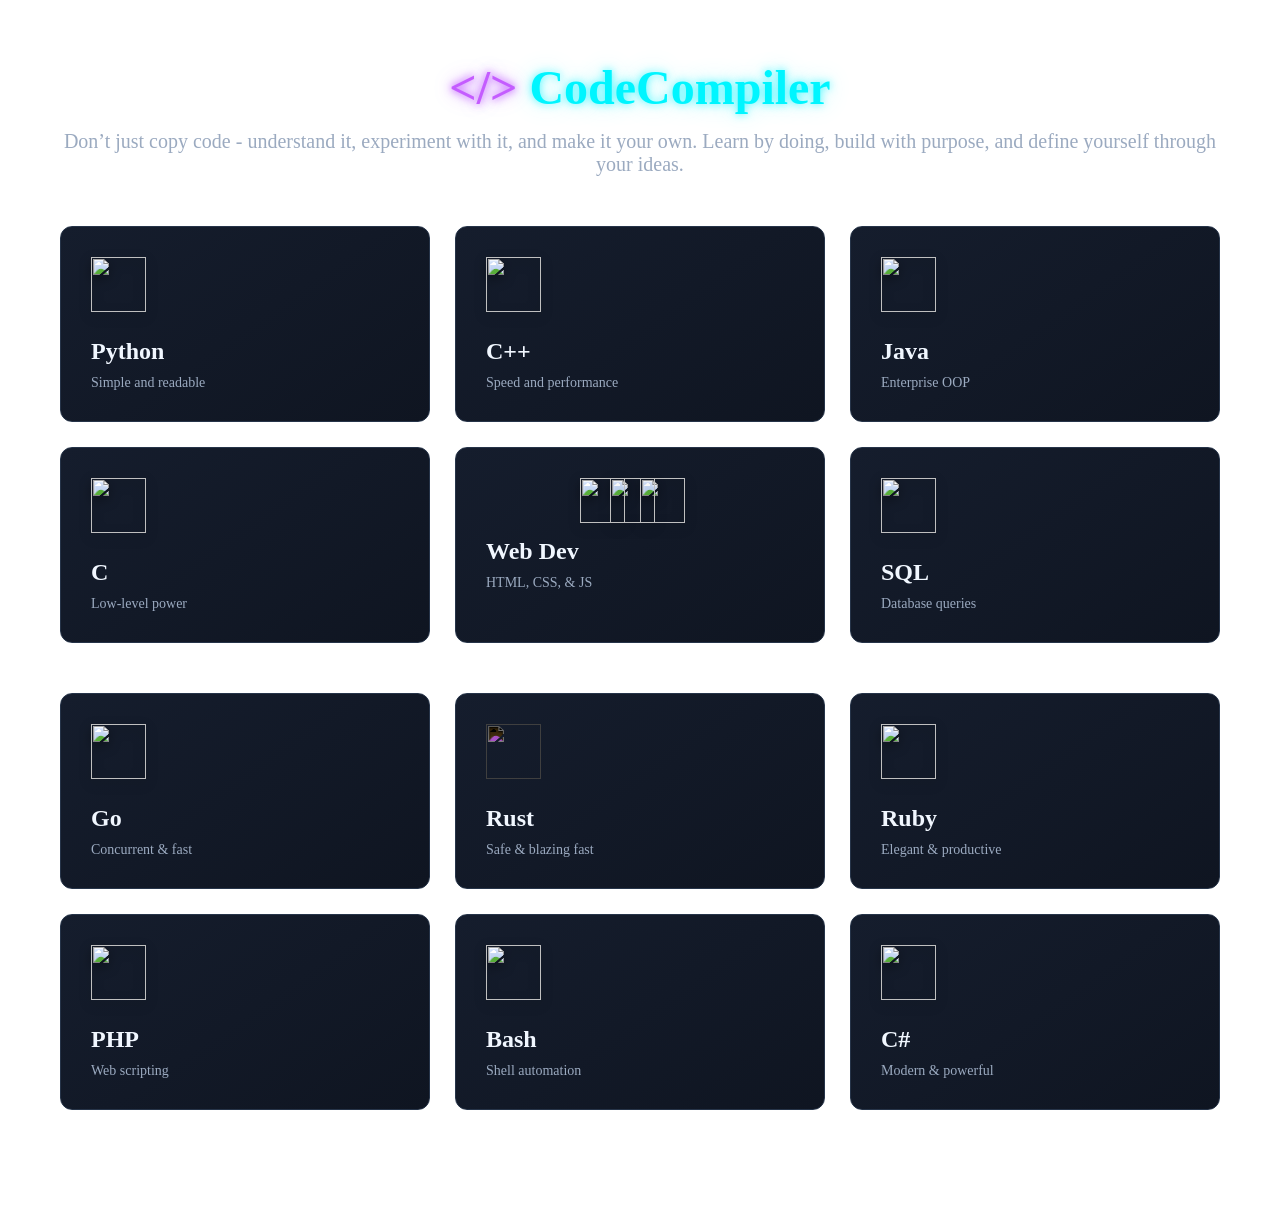
==== index.html @ f328e422 "UI: Fix black screen flash during page transitions by setting root html background color" ====
<!DOCTYPE html>
<html lang="en">
<head>
<meta charset="UTF-8">
<meta name="viewport" content="width=device-width, initial-scale=1.0">
<title>Online Compiler - Home</title>
<link rel="icon" type="image/jpeg" href="favicon.jpg">
<link rel="stylesheet" href="style.css?v=animations_v3">
</head>
<body>
<div class="landing-container">
<div class="landing-header">
<div class="logo"><span>&lt;/&gt;</span> CodeCompiler</div>
<p class="tagline">Don’t just copy code - understand it, experiment with it, and make it your own.
Learn by doing, build with purpose, and define yourself through your ideas.
</p>
</div>
<div class="language-grid">
<div class="language-card" onclick="selectLanguage('python')">
<div class="lang-icon"><img src="https://cdn.jsdelivr.net/gh/devicons/devicon@latest/icons/python/python-original.svg" style="width: 55px; height: 55px; filter: drop-shadow(0 4px 6px rgba(0,0,0,0.4));"></div>
<h3>Python</h3>
<p>Simple and readable</p>
</div>
<div class="language-card" onclick="selectLanguage('cpp')">
<div class="lang-icon"><img src="https://cdn.jsdelivr.net/gh/devicons/devicon@latest/icons/cplusplus/cplusplus-original.svg" style="width: 55px; height: 55px; filter: drop-shadow(0 4px 6px rgba(0,0,0,0.4));"></div>
<h3>C++</h3>
<p>Speed and performance</p>
</div>
<div class="language-card" onclick="selectLanguage('java')">
<div class="lang-icon"><img src="https://cdn.jsdelivr.net/gh/devicons/devicon@latest/icons/java/java-original.svg" style="width: 55px; height: 55px; filter: drop-shadow(0 4px 6px rgba(0,0,0,0.4));"></div>
<h3>Java</h3>
<p>Enterprise OOP</p>
</div>
<div class="language-card" onclick="selectLanguage('c')">
<div class="lang-icon"><img src="https://cdn.jsdelivr.net/gh/devicons/devicon@latest/icons/c/c-original.svg" style="width: 55px; height: 55px; filter: drop-shadow(0 4px 6px rgba(0,0,0,0.4));"></div>
<h3>C</h3>
<p>Low-level power</p>
</div>
<div class="language-card" onclick="selectLanguage('webdev')">
<div class="lang-icon" style="display: flex; justify-content: center;">
<img src="https://cdn.jsdelivr.net/gh/devicons/devicon@latest/icons/html5/html5-original.svg" style="width: 45px; height: 45px; z-index: 3; margin-left: -15px; filter: drop-shadow(0 4px 6px rgba(0,0,0,0.4));">
<img src="https://cdn.jsdelivr.net/gh/devicons/devicon@latest/icons/css3/css3-original.svg" style="width: 45px; height: 45px; z-index: 2; margin-left: -15px; filter: drop-shadow(0 4px 6px rgba(0,0,0,0.4));">
<img src="https://cdn.jsdelivr.net/gh/devicons/devicon@latest/icons/javascript/javascript-original.svg" style="width: 45px; height: 45px; z-index: 1; margin-left: -15px; filter: drop-shadow(0 4px 6px rgba(0,0,0,0.4));">
</div>
<h3>Web Dev</h3>
<p>HTML, CSS, & JS</p>
</div>
<div class="language-card" onclick="selectLanguage('sql')">
<div class="lang-icon"><img src="https://cdn.jsdelivr.net/gh/devicons/devicon@latest/icons/mysql/mysql-original.svg" style="width: 55px; height: 55px; filter: drop-shadow(0 4px 6px rgba(0,0,0,0.4));"></div>
<h3>SQL</h3>
<p>Database queries</p>
</div>
</div>
<div class="language-grid">
<div class="language-card" onclick="selectLanguage('go')">
<div class="lang-icon"><img src="https://cdn.jsdelivr.net/gh/devicons/devicon@latest/icons/go/go-original.svg" style="width: 55px; height: 55px; filter: drop-shadow(0 4px 6px rgba(0,0,0,0.4));"></div>
<h3>Go</h3>
<p>Concurrent & fast</p>
</div>
<div class="language-card" onclick="selectLanguage('rust')">
<div class="lang-icon"><img src="https://cdn.jsdelivr.net/gh/devicons/devicon@latest/icons/rust/rust-original.svg" style="width: 55px; height: 55px; filter: drop-shadow(0 4px 6px rgba(0,0,0,0.4)); filter: invert(1);"></div>
<h3>Rust</h3>
<p>Safe & blazing fast</p>
</div>
<div class="language-card" onclick="selectLanguage('ruby')">
<div class="lang-icon"><img src="https://cdn.jsdelivr.net/gh/devicons/devicon@latest/icons/ruby/ruby-original.svg" style="width: 55px; height: 55px; filter: drop-shadow(0 4px 6px rgba(0,0,0,0.4));"></div>
<h3>Ruby</h3>
<p>Elegant & productive</p>
</div>
<div class="language-card" onclick="selectLanguage('php')">
<div class="lang-icon"><img src="https://cdn.jsdelivr.net/gh/devicons/devicon@latest/icons/php/php-original.svg" style="width: 55px; height: 55px; filter: drop-shadow(0 4px 6px rgba(0,0,0,0.4));"></div>
<h3>PHP</h3>
<p>Web scripting</p>
</div>
<div class="language-card" onclick="selectLanguage('bash')">
<div class="lang-icon"><img src="https://cdn.jsdelivr.net/gh/devicons/devicon@latest/icons/bash/bash-original.svg" style="width: 55px; height: 55px; filter: drop-shadow(0 4px 6px rgba(0,0,0,0.4));"></div>
<h3>Bash</h3>
<p>Shell automation</p>
</div>
<div class="language-card" onclick="selectLanguage('csharp')">
<div class="lang-icon"><img src="https://cdn.jsdelivr.net/gh/devicons/devicon@latest/icons/csharp/csharp-original.svg" style="width: 55px; height: 55px; filter: drop-shadow(0 4px 6px rgba(0,0,0,0.4));"></div>
<h3>C#</h3>
<p>Modern & powerful</p>
</div>
</div>
</div>
<script>
function selectLanguage(lang) {
  localStorage.setItem('selectedLanguage', lang);
  document.body.classList.add('fade-out');
  setTimeout(() => {
      window.location.href = "editor.html";
    }, 100); // matches fadeOutPage animation duration
}
</script>
</body>
</html>
---- style.css ----
* {
    margin: 0;
    padding: 0;
    box-sizing: border-box;
}

:root {
    --bg: #080b12;
    --bg2: #0d111b;
    --panel: #111725;
    --card: #151d2d;
    --card-hover: #1b263a;

    --border: #263449;
    --cyan: #00f5ff;
    --cyan-dark: #00a8b5;

    --purple: #9d00ff;
    --purple-light: #c45cff;

    --text: #f1f7ff;
    --text-secondary: #9baac0;
    --muted: #68768a;

    --green: #00ff9d;
    --red: #ff3864;
}



html {\n    background-color: var(--bg);\n}\n\nbody {
    font-family: 'Segoe UI', Tahoma, Geneva, Verdana, sans-serif;
    background: var(--bg);
    color: var(--text);
    min-height: 100vh;
}


.landing-container {
    max-width: 1200px;
    margin: 0 auto;
    padding: 60px 20px;
}

.landing-header {
    text-align: center;
    margin-bottom: 50px;
}



.landing-header .logo {
    font-size: 48px;
    font-weight: bold;
    color: var(--cyan);

    margin-bottom: 15px;

    text-shadow:
        0 0 8px rgba(0, 245, 255, 0.7),
        0 0 25px rgba(0, 245, 255, 0.3);
}

.landing-header .logo span {
    color: var(--purple-light);

    text-shadow:
        0 0 8px rgba(157, 0, 255, 0.8),
        0 0 20px rgba(157, 0, 255, 0.4);
}

.landing-header .tagline {
    font-size: 20px;
    color: var(--text-secondary);
}



.language-grid {
    display: grid;
    grid-template-columns:
        repeat(auto-fit, minmax(300px, 1fr));

    gap: 25px;
    margin-bottom: 50px;
}



.language-card {
    position: relative;

    background:
        linear-gradient(
            145deg,
            #151d2d,
            #0f1521
        );

    border: 1px solid var(--border);

    border-radius: 12px;

    padding: 30px;

    cursor: pointer;

    overflow: hidden;

    transition:
        transform 0.3s ease,
        border-color 0.3s ease,
        box-shadow 0.3s ease,
        background 0.3s ease;
}



.language-card::before {
    content: "";

    position: absolute;

    top: 0;
    left: 0;

    width: 100%;
    height: 2px;

    background:
        linear-gradient(
            90deg,
            var(--cyan),
            var(--purple)
        );

    box-shadow:
        0 0 10px var(--cyan);

    opacity: 0;

    transition: opacity 0.3s ease;
}


.language-card::after {
    content: "";

    position: absolute;

    width: 100px;
    height: 100px;

    right: -50px;
    bottom: -50px;

    background: var(--purple);

    border-radius: 50%;

    filter: blur(60px);

    opacity: 0;

    transition: opacity 0.3s ease;
}



.language-card:hover {
    transform: translateY(-8px);

    background: var(--card-hover);

    border-color: var(--cyan);

    box-shadow:
        0 0 10px rgba(0, 245, 255, 0.15),
        0 0 30px rgba(0, 245, 255, 0.08),
        inset 0 0 20px rgba(0, 245, 255, 0.03);
}

.language-card:hover::before,
.language-card:hover::after {
    opacity: 1;
}


.language-card .lang-icon {
    font-size: 48px;

    margin-bottom: 15px;

    transition:
        transform 0.3s ease,
        filter 0.3s ease;
}

.language-card:hover .lang-icon {
    transform: scale(1.1);

    filter:
        drop-shadow(0 0 8px rgba(0, 245, 255, 0.5));
}



.language-card h3 {
    font-size: 24px;

    color: var(--text);

    margin-bottom: 10px;
}



.language-card p {
    font-size: 14px;

    color: var(--text-secondary);
}



.features {
    display: grid;

    grid-template-columns:
        repeat(auto-fit, minmax(250px, 1fr));

    gap: 30px;

    margin-top: 60px;
}

.feature {
    text-align: center;

    padding: 30px;
}

.feature-icon {
    font-size: 40px;

    display: block;

    margin-bottom: 15px;
}

.feature h4 {
    font-size: 20px;

    color: var(--text);

    margin-bottom: 10px;
}

.feature p {
    font-size: 14px;

    color: var(--text-secondary);
}



.header {
    background: var(--bg2);

    padding: 10px 20px;

    display: flex;

    align-items: center;

    justify-content: space-between;

    border-bottom: 1px solid var(--border);

    height: 50px;
}

.logo {
    font-size: 20px;

    font-weight: bold;

    color: var(--cyan);

    text-shadow:
        0 0 8px rgba(0, 245, 255, 0.6);
}

.logo span {
    color: var(--purple-light);

    text-shadow:
        0 0 8px rgba(157, 0, 255, 0.6);
}



.language-tabs {
    display: flex;
    overflow-x: auto;
    white-space: nowrap;

    background: var(--bg2);

    border-bottom: 1px solid var(--border);
}

.lang-tab {
    padding: 12px 24px;

    cursor: pointer;

    background: var(--bg2);

    color: var(--muted);

    border: none;

    border-right: 1px solid var(--border);

    font-size: 14px;

    font-weight: 500;

    transition:
        background 0.2s ease,
        color 0.2s ease,
        box-shadow 0.2s ease;
}

.lang-tab:hover {
    background: var(--panel);

    color: var(--cyan);
}

.lang-tab.active {
    background: var(--bg);

    color: var(--cyan);

    border-bottom: 2px solid var(--cyan);

    box-shadow:
        0 3px 12px rgba(0, 245, 255, 0.15);
}



.main-container {
    display: flex;

    height: calc(100vh - 92px);
}



.editor-section {
    flex: 1;

    display: flex;

    flex-direction: column;

    border-right: 1px solid var(--border);
}



.toolbar {
    background: var(--bg2);

    padding: 10px 15px;

    display: flex;

    gap: 10px;

    align-items: center;

    border-bottom: 1px solid var(--border);
}

.toolbar button {
    padding: 8px 16px;

    border: none;

    border-radius: 5px;

    cursor: pointer;

    font-size: 13px;

    font-weight: 500;

    transition:
        transform 0.2s ease,
        box-shadow 0.2s ease,
        border-color 0.2s ease;
}


.run-btn, #download-btn {
    background:
        linear-gradient(
            90deg,
            #9d00ff,
            #2962ff
        );

    color: #ffffff;

    font-size: 16px;

    font-weight: bold;

    padding: 8px 20px;

    border: none;

    border-radius: 5px;

    cursor: pointer;

    box-shadow:
        0 0 10px rgba(0, 245, 255, 0.3);

    transition:
        transform 0.2s ease,
        box-shadow 0.2s ease;
}

.run-btn:hover, #download-btn:hover {
    transform: translateY(-2px);
    color: #ffffff !important;
    background: linear-gradient(90deg, #9d00ff, #2962ff) !important;
    border-color: transparent !important;
    box-shadow:
        0 0 12px rgba(157, 0, 255, 0.8),
        0 0 30px rgba(157, 0, 255, 0.35);
}

.run-btn:active, #download-btn:active {
    transform: translateY(0);
}


.toolbar .btn {
    background: var(--panel);

    color: var(--text-secondary);

    border: 1px solid var(--border);
}

.toolbar .btn:hover {
    background: var(--card);

    color: var(--cyan);

    border-color: var(--cyan);

    box-shadow:
        0 0 8px rgba(0, 245, 255, 0.15);
}



#code-editor {
    flex: 1;

    width: 100%;

    background: #06090f;

    color: #dcecff;

    border: none;

    padding: 15px;

    font-family:
        'Consolas',
        'Courier New',
        monospace;

    font-size: 16px;

    line-height: 1.6;

    resize: none;

    outline: none;

    tab-size: 4;

    cursor: text;

    caret-color: var(--cyan);
}

#code-editor::placeholder {
    color: #4c5b70;

    font-style: italic;
}



.output-section {
    flex: 1;

    display: flex;

    flex-direction: column;

    background: var(--bg2);
}



.output-header {
    background: var(--bg2);

    padding: 8px 15px;

    display: flex;

    justify-content: space-between;

    align-items: center;

    border-bottom: 1px solid var(--border);
}

.output-title {
    font-size: 14px;

    font-weight: 500;

    color: var(--cyan);

    text-shadow:
        0 0 6px rgba(0, 245, 255, 0.4);
}



.console-output {
    flex: 1;

    padding: 15px;

    font-family:
        'Consolas',
        'Courier New',
        monospace;

    font-size: 14px;

    line-height: 1.5;

    overflow-y: auto;

    white-space: pre-wrap;

    color: var(--text-secondary);

    background: #06090f;
}

.console-output .success {
    color: var(--green);

    text-shadow:
        0 0 6px rgba(0, 255, 157, 0.35);
}

.console-output .error {
    color: var(--red);

    text-shadow:
        0 0 6px rgba(255, 56, 100, 0.35);
}

.console-output .info {
    color: var(--cyan);

    text-shadow:
        0 0 6px rgba(0, 245, 255, 0.35);
}



.input-section {
    background: var(--bg2);

    padding: 10px 15px;

    border-top: 1px solid var(--border);
}

.input-label {
    font-size: 12px;

    color: var(--muted);

    margin-bottom: 5px;
}

.input-wrapper {
    display: flex;

    align-items: center;

    background: #0d1420;

    border: 1px solid var(--border);

    border-radius: 5px;

    padding: 8px 12px;

    transition:
        border-color 0.2s ease,
        box-shadow 0.2s ease;
}

.input-wrapper:focus-within {
    border-color: var(--cyan);

    box-shadow:
        0 0 8px rgba(0, 245, 255, 0.15);
}

.input-wrapper .prompt {
    color: var(--cyan);

    margin-right: 8px;

    font-weight: bold;

    text-shadow:
        0 0 6px rgba(0, 245, 255, 0.6);
}

.input-wrapper input {
    flex: 1;

    background: transparent;

    border: none;

    color: var(--text);

    font-size: 14px;

    outline: none;

    font-family:
        'Consolas',
        monospace;
}



::-webkit-scrollbar {
    width: 10px;

    height: 10px;
}

::-webkit-scrollbar-track {
    background: var(--bg2);
}

::-webkit-scrollbar-thumb {
    background: var(--border);

    border-radius: 5px;

    border: 2px solid var(--bg2);
}

::-webkit-scrollbar-thumb:hover {
    background: var(--cyan);

    box-shadow:
        0 0 8px var(--cyan);
}



@media (max-width: 768px) {

    .landing-container {
        padding: 40px 15px;
    }

    .landing-header .logo {
        font-size: 38px;
    }

    .landing-header .tagline {
        font-size: 16px;
    }

    .language-grid {
        grid-template-columns: 1fr;
    }

    .main-container {
        flex-direction: column;
    }

    .editor-section,
    .output-section {
        flex: none;

        height: 50%;
    }

    .language-tabs {
        overflow-x: auto;
    }

    .lang-tab {
        padding: 10px 15px;

        font-size: 12px;

        white-space: nowrap;
    }
}

.ai-copy-btn {
    background: transparent; 
    border: 1px solid #a8b2c1; 
    color: white; 
    border-radius: 4px; 
    padding: 4px 10px; 
    cursor: pointer; 
    font-size: 12px; 
    margin-right: 5px; 
    transition: all 0.2s ease-in-out;
}
.ai-copy-btn:hover {
    background: rgba(168, 178, 193, 0.2);
    box-shadow: 0 0 8px rgba(168, 178, 193, 0.4);
}
.ai-insert-btn {
    background: linear-gradient(90deg, #9d00ff, #2962ff); 
    border: none; 
    color: white; 
    border-radius: 4px; 
    padding: 5px 12px; 
    cursor: pointer; 
    font-size: 12px; 
    font-weight: bold;
    transition: all 0.2s ease-in-out;
}
.ai-insert-btn:hover {
    box-shadow: 0 0 12px rgba(157, 0, 255, 0.7);
    transform: scale(1.05);
}


/* Light Mode Overrides */
body.light-mode {
    --bg: #f0f4f8;
    --bg2: #ffffff;
    --panel: #f9fafb;
    --card: #ffffff;
    --card-hover: #e2e8f0;

    --border: #cbd5e1;
    --cyan: #0284c7;
    --cyan-dark: #0369a1;

    --purple: #7c3aed;
    --purple-light: #8b5cf6;

    --text: #1e293b;
    --text-secondary: #475569;
    --muted: #64748b;
}

body.light-mode #ai-modal,
body.light-mode #ai-header,
body.light-mode #ai-attachment-container,
body.light-mode .output-header {
    background: #ffffff !important;
    border-color: var(--border) !important;
}

body.light-mode #ai-prompt {
    background: #f1f5f9 !important;
    color: #1e293b !important;
    border-color: #cbd5e1 !important;
}

body.light-mode #terminal-container {
    background: #ffffff !important;
}


/* --- Resizer CSS --- */
.resizer {
    width: 6px; flex: 0 0 6px;
    background: var(--bg2);
    border-left: 1px solid var(--border);
    border-right: 1px solid var(--border);
    cursor: col-resize;
    z-index: 10;
    transition: background 0.2s;
}
.resizer:hover, .resizer:active {
    background: var(--cyan);
}

/* --- 3D Theme Toggle Switch --- */
.theme-switch {
    position: relative;
    display: inline-block;
    width: 120px;
    height: 36px;
}
.theme-switch input { opacity: 0; width: 0; height: 0; }
.theme-slider {
    position: absolute;
    cursor: pointer;
    top: 0; left: 0; right: 0; bottom: 0;
    background-color: #263449;
    transition: .4s;
    border-radius: 36px;
    box-shadow: inset 0 2px 5px rgba(0,0,0,0.4);
    display: flex;
    align-items: center;
    overflow: hidden;
    border: 1px solid var(--border);
}
.theme-thumb {
    position: absolute;
    height: 28px; width: 28px;
    left: 4px; bottom: 3px;
    background-color: white;
    transition: .4s cubic-bezier(0.68, -0.55, 0.265, 1.55);
    border-radius: 50%;
    display: flex; justify-content: center; align-items: center;
    box-shadow: 0 2px 6px rgba(0,0,0,0.3);
    z-index: 2;
    transform: translateX(82px); /* Default Dark mode */
}
.theme-text {
    position: absolute;
    font-size: 11px;
    font-weight: 800;
    color: #9baac0;
    letter-spacing: 1px;
    line-height: 1.1;
    text-align: center;
    transition: .4s;
}
.theme-text-left { left: 16px; opacity: 1; }
.theme-text-right { right: 14px; opacity: 0; }
.theme-icon { position: absolute; font-size: 16px; transition: .4s; display: flex; align-items: center; justify-content: center; }
.theme-icon-moon { opacity: 1; transform: scale(1); }
.theme-icon-sun { opacity: 0; transform: scale(0.5); }

/* Light Mode Overrides for Slider */
body.light-mode .theme-slider {
    background-color: #e2e8f0;
    box-shadow: inset 0 2px 5px rgba(0,0,0,0.1);
}
body.light-mode .theme-thumb {
    transform: translateX(0); /* Slide left */
}
body.light-mode .theme-text-left { opacity: 0; }
body.light-mode .theme-text-right { opacity: 1; color: #64748b; }
body.light-mode .theme-icon-moon { opacity: 0; transform: scale(0.5); }
body.light-mode .theme-icon-sun { opacity: 1; transform: scale(1); }


/* --- Resizer T-Junction Fix --- */
.resizer {
    position: relative;
}


/* --- Bulletproof Light Mode Editor --- */
body.light-mode .CodeMirror {
    background-color: #ffffff !important;
    color: #1e293b !important;
}
body.light-mode .CodeMirror-gutters {
    background-color: #f1f5f9 !important;
    border-right: 1px solid #cbd5e1 !important;
}
body.light-mode .CodeMirror-linenumber {
    color: #94a3b8 !important;
}

/* --- AI Modal Light Mode Fixes --- */
body.light-mode #ai-close-btn {
    color: #1e293b !important;
}
body.light-mode #ai-input-container {
    background: #f8fafc !important;
    border-top: 1px solid var(--border);
}


/* --- Force Perfect Header Alignment --- */
.toolbar, .output-header {
    height: 56px !important;
    padding: 0 15px !important;
    display: flex !important;
    align-items: center !important;
    box-sizing: border-box !important;
    flex-shrink: 0 !important;
    border-bottom: 1px solid var(--border) !important;
    background: var(--bg2) !important;
}
.toolbar {
    gap: 10px !important;
}
.output-header {
    justify-content: space-between !important;
}



/* ===== Web Dev Panel ===== */
#webdev-panel {
    height: calc(100vh - 92px);
    overflow: hidden;
}

#webdev-panel .CodeMirror {
    height: 100% !important;
    border-radius: 0;
}

/* ============================================================
   TRANSITION EFFECTS (added)
   Shared by index.html and editor.html since both link style.css
   ============================================================ */

/* Fade + slide in on every page load */
html {\n    background-color: var(--bg);\n}\n\nbody {
    opacity: 0;
    animation: fadeInPage 0.2s ease forwards;
}
@keyframes fadeInPage {
    from { opacity: 0; transform: translateY(10px); }
    to   { opacity: 1; transform: translateY(0); }
}

/* Fade + slide out just before navigating to another page
   (triggered by adding the "fade-out" class via JS, e.g. selectLanguage() / goHome()) */
body.fade-out {
    animation: fadeOutPage 0.1s ease forwards;
}
@keyframes fadeOutPage {
    from { opacity: 1; transform: translateY(0); }
    to   { opacity: 0; transform: translateY(-10px); }
}

/* Staggered entrance for the language cards on the home page */
.language-card {
    opacity: 0;
    animation: cardIn 0.4s ease forwards;
}
.language-grid:nth-of-type(1) .language-card:nth-child(1) { animation-delay: 0.05s; }
.language-grid:nth-of-type(1) .language-card:nth-child(2) { animation-delay: 0.10s; }
.language-grid:nth-of-type(1) .language-card:nth-child(3) { animation-delay: 0.15s; }
.language-grid:nth-of-type(1) .language-card:nth-child(4) { animation-delay: 0.20s; }
.language-grid:nth-of-type(1) .language-card:nth-child(5) { animation-delay: 0.25s; }
.language-grid:nth-of-type(1) .language-card:nth-child(6) { animation-delay: 0.30s; }
.language-grid:nth-of-type(2) .language-card:nth-child(1) { animation-delay: 0.35s; }
.language-grid:nth-of-type(2) .language-card:nth-child(2) { animation-delay: 0.40s; }
.language-grid:nth-of-type(2) .language-card:nth-child(3) { animation-delay: 0.45s; }
.language-grid:nth-of-type(2) .language-card:nth-child(4) { animation-delay: 0.50s; }
.language-grid:nth-of-type(2) .language-card:nth-child(5) { animation-delay: 0.55s; }
.language-grid:nth-of-type(2) .language-card:nth-child(6) { animation-delay: 0.60s; }
@keyframes cardIn {
    from { opacity: 0; transform: translateY(14px); }
    to   { opacity: 1; transform: translateY(0); }
}

/* Smooth crossfade whenever a panel is switched into view
   (compiler-panel <-> webdev-panel toggle display:none -> flex) */
.main-container,
#webdev-panel {
    animation: panelFadeIn 0.35s ease;
}
@keyframes panelFadeIn {
    from { opacity: 0; }
    to   { opacity: 1; }
}
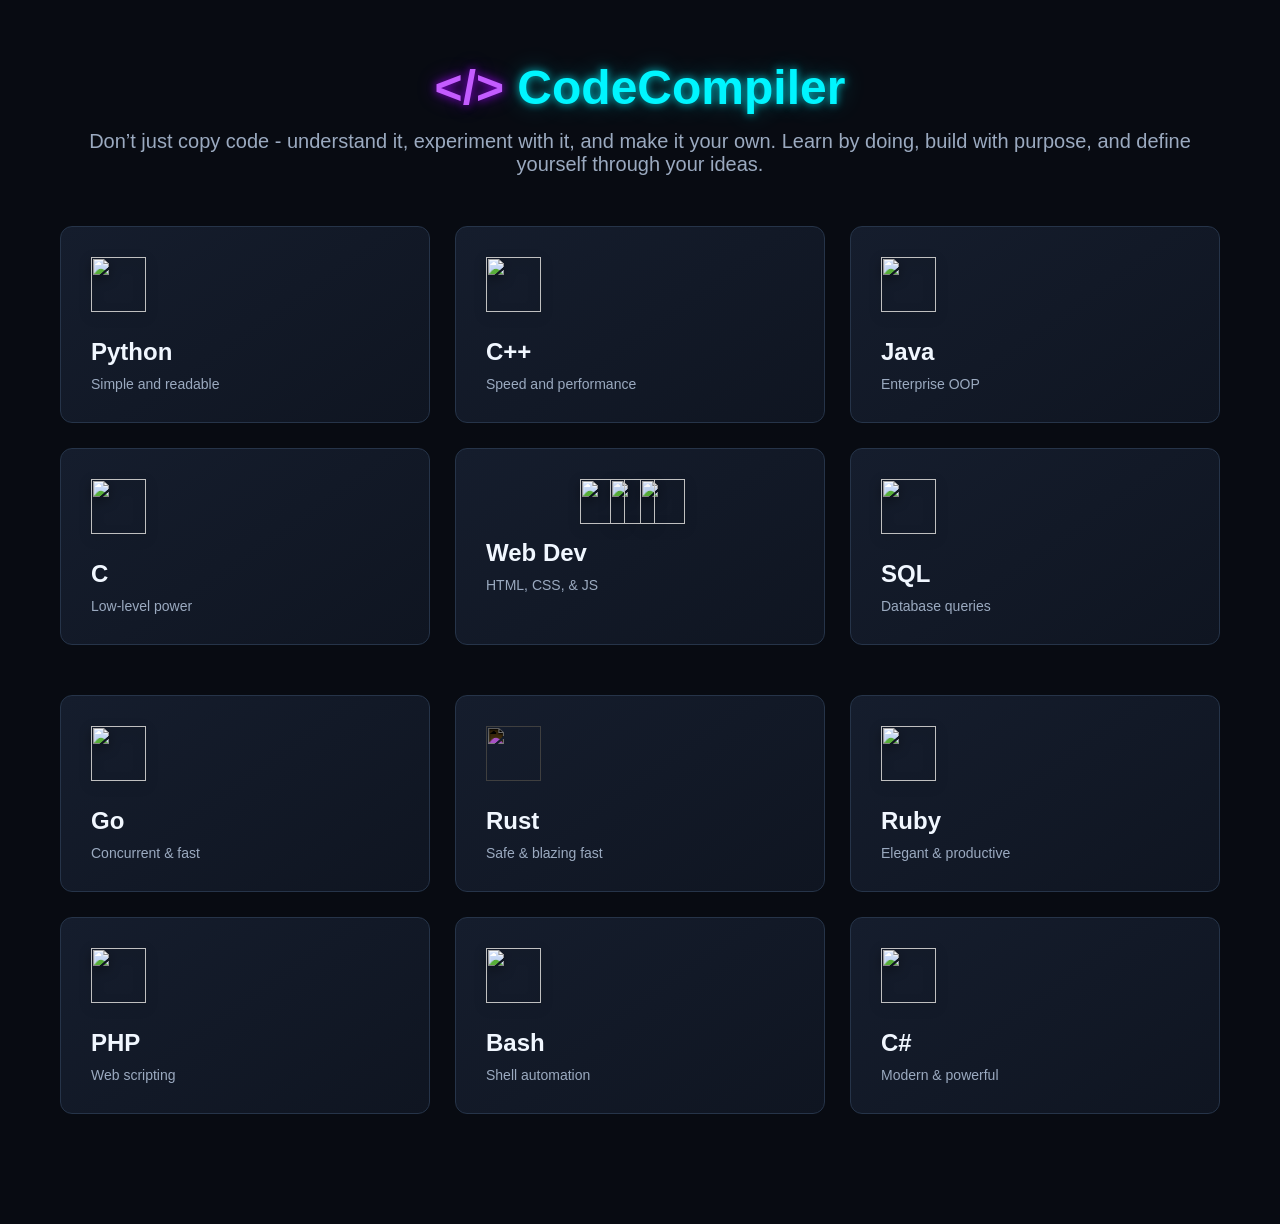
==== commit 4fb71ed7: "Fix: Correct CSS syntax error that caused white background" ====
--- a/index.html
+++ b/index.html
@@ -5,7 +5,7 @@
 <meta name="viewport" content="width=device-width, initial-scale=1.0">
 <title>Online Compiler - Home</title>
 <link rel="icon" type="image/jpeg" href="favicon.jpg">
-<link rel="stylesheet" href="style.css?v=animations_v3">
+<link rel="stylesheet" href="style.css?v=animations_v4">
 </head>
 <body>
 <div class="landing-container">
--- a/style.css
+++ b/style.css
@@ -28,7 +28,11 @@
 
 
 
-html {\n    background-color: var(--bg);\n}\n\nbody {
+html {
+    background-color: var(--bg);
+}
+
+body {
     font-family: 'Segoe UI', Tahoma, Geneva, Verdana, sans-serif;
     background: var(--bg);
     color: var(--text);
@@ -953,7 +957,11 @@
    ============================================================ */
 
 /* Fade + slide in on every page load */
-html {\n    background-color: var(--bg);\n}\n\nbody {
+html {
+    background-color: var(--bg);
+}
+
+body {
     opacity: 0;
     animation: fadeInPage 0.2s ease forwards;
 }
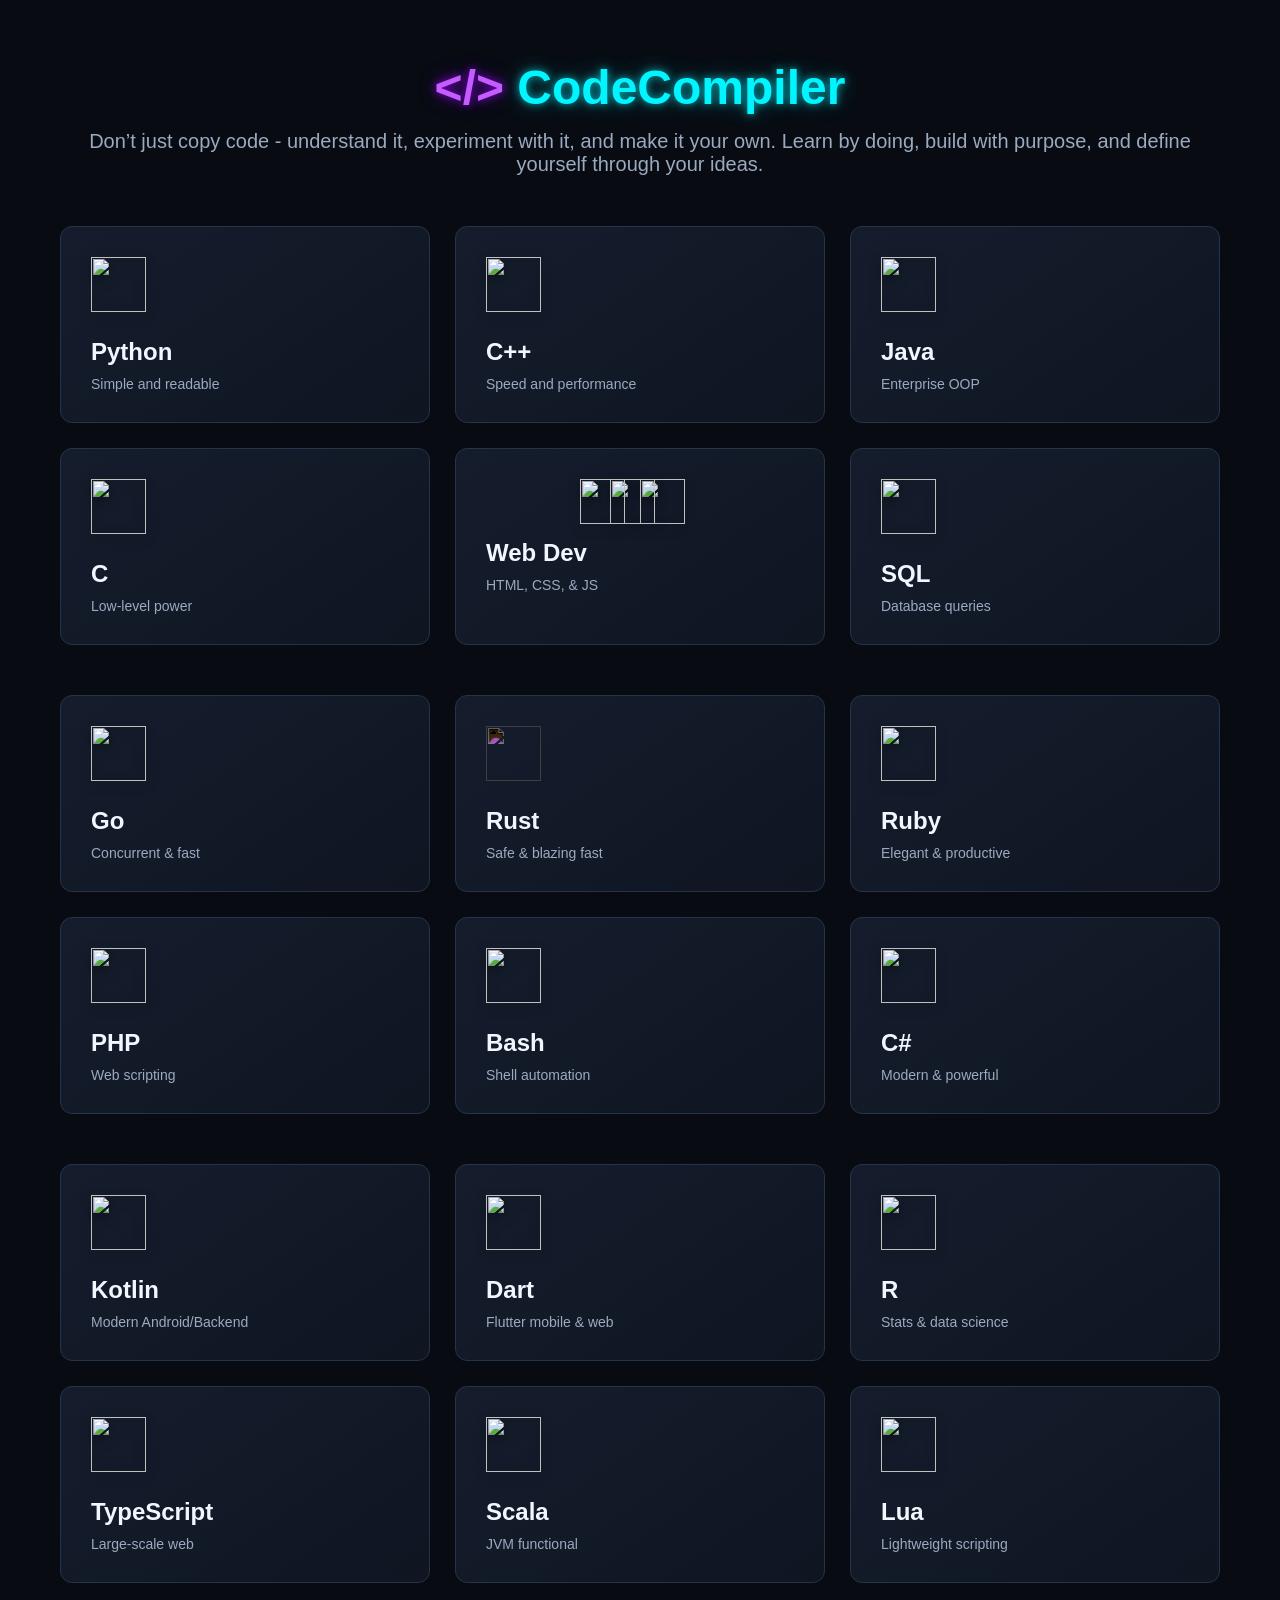
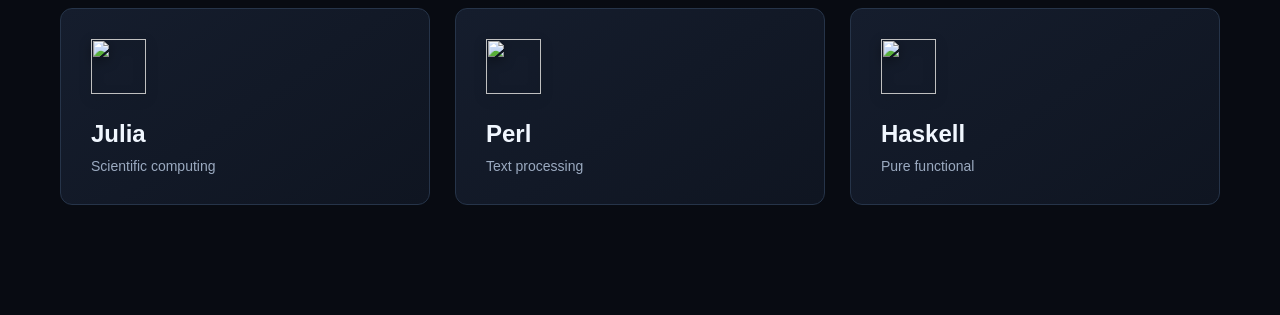
==== commit fe2ab1c1: "Feature: Add Kotlin, Dart, R, TypeScript, Scala, Lua, Julia, Perl, Haskell and increase section gaps" ====
--- a/index.html
+++ b/index.html
@@ -5,7 +5,7 @@
 <meta name="viewport" content="width=device-width, initial-scale=1.0">
 <title>Online Compiler - Home</title>
 <link rel="icon" type="image/jpeg" href="favicon.jpg">
-<link rel="stylesheet" href="style.css?v=animations_v4">
+<link rel="stylesheet" href="style.css?v=animations_v5">
 </head>
 <body>
 <div class="landing-container">
@@ -83,6 +83,53 @@
 <p>Modern & powerful</p>
 </div>
 </div>
+<div class="language-grid">
+  <div class="language-card" onclick="selectLanguage('kotlin')">
+    <div class="lang-icon"><img src="https://cdn.jsdelivr.net/gh/devicons/devicon@latest/icons/kotlin/kotlin-original.svg" style="width: 55px; height: 55px; filter: drop-shadow(0 4px 6px rgba(0,0,0,0.4));"></div>
+    <h3>Kotlin</h3>
+    <p>Modern Android/Backend</p>
+  </div>
+  <div class="language-card" onclick="selectLanguage('dart')">
+    <div class="lang-icon"><img src="https://cdn.jsdelivr.net/gh/devicons/devicon@latest/icons/dart/dart-original.svg" style="width: 55px; height: 55px; filter: drop-shadow(0 4px 6px rgba(0,0,0,0.4));"></div>
+    <h3>Dart</h3>
+    <p>Flutter mobile & web</p>
+  </div>
+  <div class="language-card" onclick="selectLanguage('r')">
+    <div class="lang-icon"><img src="https://cdn.jsdelivr.net/gh/devicons/devicon@latest/icons/r/r-original.svg" style="width: 55px; height: 55px; filter: drop-shadow(0 4px 6px rgba(0,0,0,0.4));"></div>
+    <h3>R</h3>
+    <p>Stats & data science</p>
+  </div>
+  <div class="language-card" onclick="selectLanguage('typescript')">
+    <div class="lang-icon"><img src="https://cdn.jsdelivr.net/gh/devicons/devicon@latest/icons/typescript/typescript-original.svg" style="width: 55px; height: 55px; filter: drop-shadow(0 4px 6px rgba(0,0,0,0.4));"></div>
+    <h3>TypeScript</h3>
+    <p>Large-scale web</p>
+  </div>
+  <div class="language-card" onclick="selectLanguage('scala')">
+    <div class="lang-icon"><img src="https://cdn.jsdelivr.net/gh/devicons/devicon@latest/icons/scala/scala-original.svg" style="width: 55px; height: 55px; filter: drop-shadow(0 4px 6px rgba(0,0,0,0.4));"></div>
+    <h3>Scala</h3>
+    <p>JVM functional</p>
+  </div>
+  <div class="language-card" onclick="selectLanguage('lua')">
+    <div class="lang-icon"><img src="https://cdn.jsdelivr.net/gh/devicons/devicon@latest/icons/lua/lua-original.svg" style="width: 55px; height: 55px; filter: drop-shadow(0 4px 6px rgba(0,0,0,0.4));"></div>
+    <h3>Lua</h3>
+    <p>Lightweight scripting</p>
+  </div>
+  <div class="language-card" onclick="selectLanguage('julia')">
+    <div class="lang-icon"><img src="https://cdn.jsdelivr.net/gh/devicons/devicon@latest/icons/julia/julia-original.svg" style="width: 55px; height: 55px; filter: drop-shadow(0 4px 6px rgba(0,0,0,0.4));"></div>
+    <h3>Julia</h3>
+    <p>Scientific computing</p>
+  </div>
+  <div class="language-card" onclick="selectLanguage('perl')">
+    <div class="lang-icon"><img src="https://cdn.jsdelivr.net/gh/devicons/devicon@latest/icons/perl/perl-original.svg" style="width: 55px; height: 55px; filter: drop-shadow(0 4px 6px rgba(0,0,0,0.4));"></div>
+    <h3>Perl</h3>
+    <p>Text processing</p>
+  </div>
+  <div class="language-card" onclick="selectLanguage('haskell')">
+    <div class="lang-icon"><img src="https://cdn.jsdelivr.net/gh/devicons/devicon@latest/icons/haskell/haskell-original.svg" style="width: 55px; height: 55px; filter: drop-shadow(0 4px 6px rgba(0,0,0,0.4));"></div>
+    <h3>Haskell</h3>
+    <p>Pure functional</p>
+  </div>
+</div>
 </div>
 <script>
 function selectLanguage(lang) {
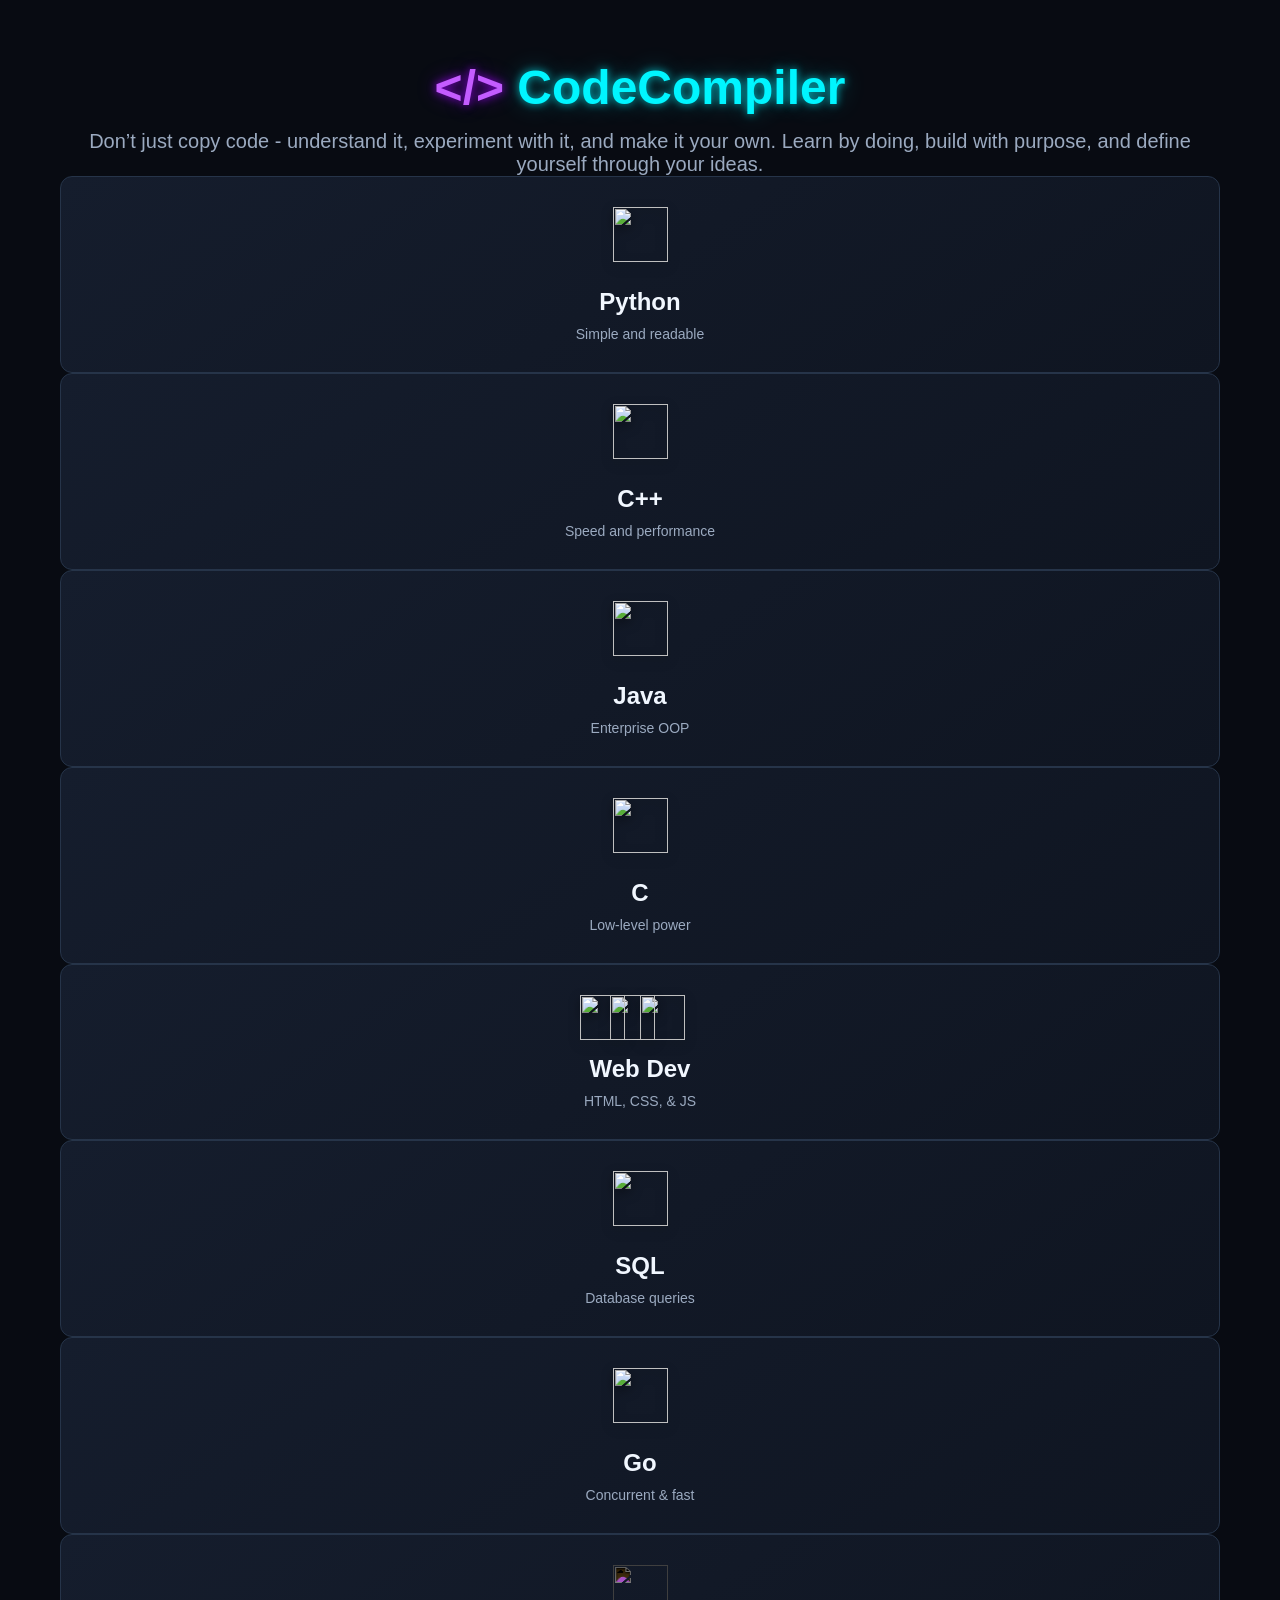
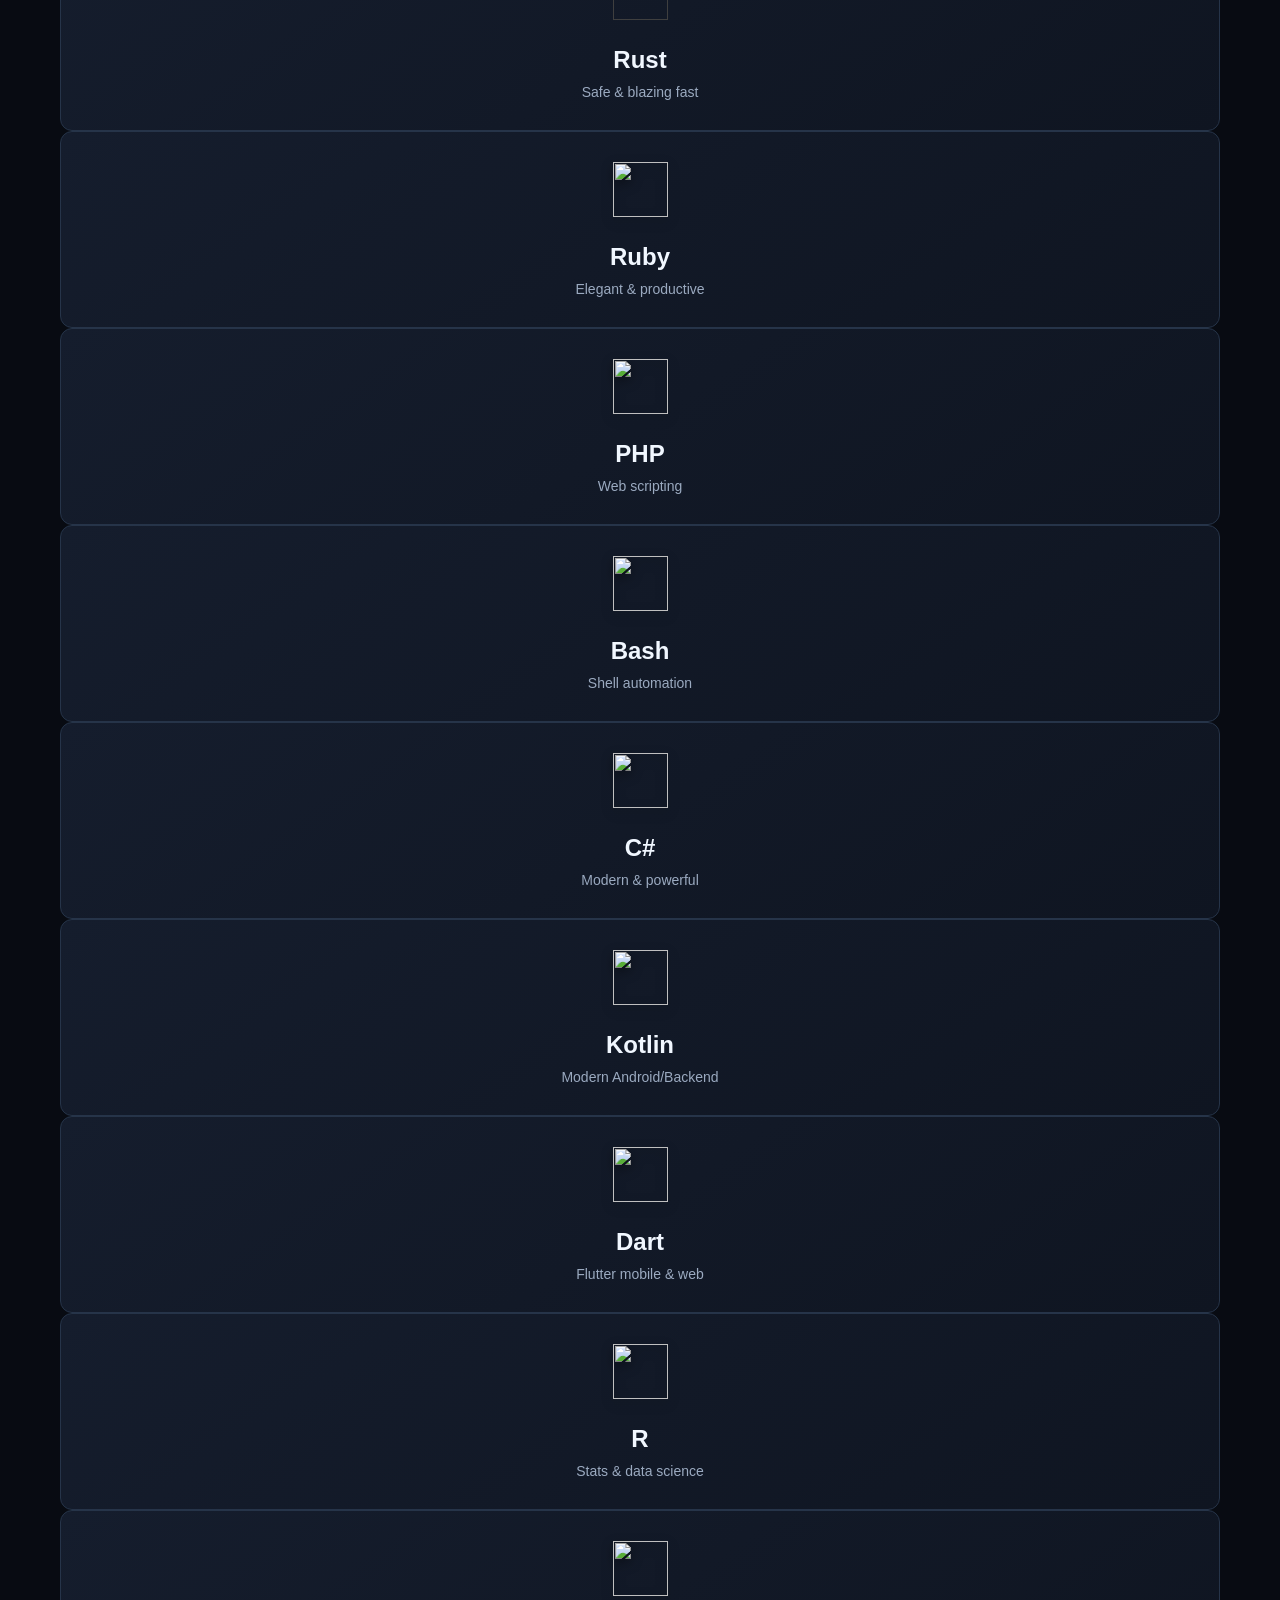
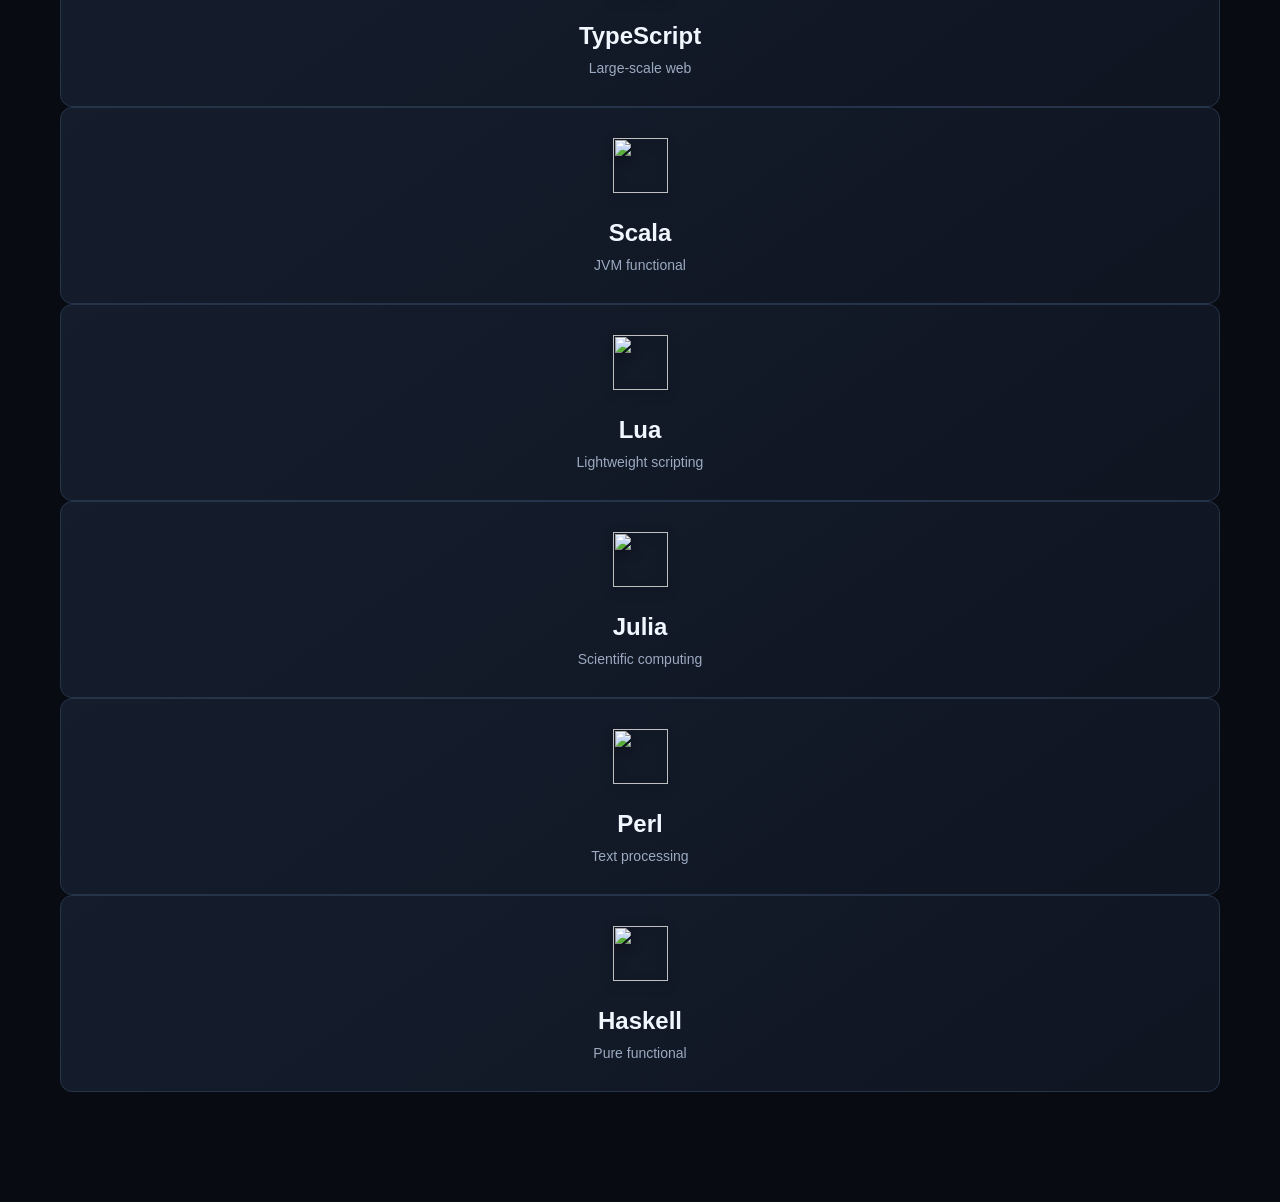
==== commit 0a87d5e9: "UI: Move theme toggle to header, fix missing tabs, and equalize grid gaps" ====
--- a/index.html
+++ b/index.html
@@ -5,7 +5,7 @@
 <meta name="viewport" content="width=device-width, initial-scale=1.0">
 <title>Online Compiler - Home</title>
 <link rel="icon" type="image/jpeg" href="favicon.jpg">
-<link rel="stylesheet" href="style.css?v=animations_v5">
+<link rel="stylesheet" href="style.css?v=animations_v6">
 </head>
 <body>
 <div class="landing-container">
@@ -14,8 +14,7 @@
 <p class="tagline">Don’t just copy code - understand it, experiment with it, and make it your own.
 Learn by doing, build with purpose, and define yourself through your ideas.
 </p>
-</div>
-<div class="language-grid">
+
 <div class="language-card" onclick="selectLanguage('python')">
 <div class="lang-icon"><img src="https://cdn.jsdelivr.net/gh/devicons/devicon@latest/icons/python/python-original.svg" style="width: 55px; height: 55px; filter: drop-shadow(0 4px 6px rgba(0,0,0,0.4));"></div>
 <h3>Python</h3>
@@ -50,8 +49,7 @@
 <h3>SQL</h3>
 <p>Database queries</p>
 </div>
-</div>
-<div class="language-grid">
+
 <div class="language-card" onclick="selectLanguage('go')">
 <div class="lang-icon"><img src="https://cdn.jsdelivr.net/gh/devicons/devicon@latest/icons/go/go-original.svg" style="width: 55px; height: 55px; filter: drop-shadow(0 4px 6px rgba(0,0,0,0.4));"></div>
 <h3>Go</h3>
@@ -82,8 +80,7 @@
 <h3>C#</h3>
 <p>Modern & powerful</p>
 </div>
-</div>
-<div class="language-grid">
+
   <div class="language-card" onclick="selectLanguage('kotlin')">
     <div class="lang-icon"><img src="https://cdn.jsdelivr.net/gh/devicons/devicon@latest/icons/kotlin/kotlin-original.svg" style="width: 55px; height: 55px; filter: drop-shadow(0 4px 6px rgba(0,0,0,0.4));"></div>
     <h3>Kotlin</h3>
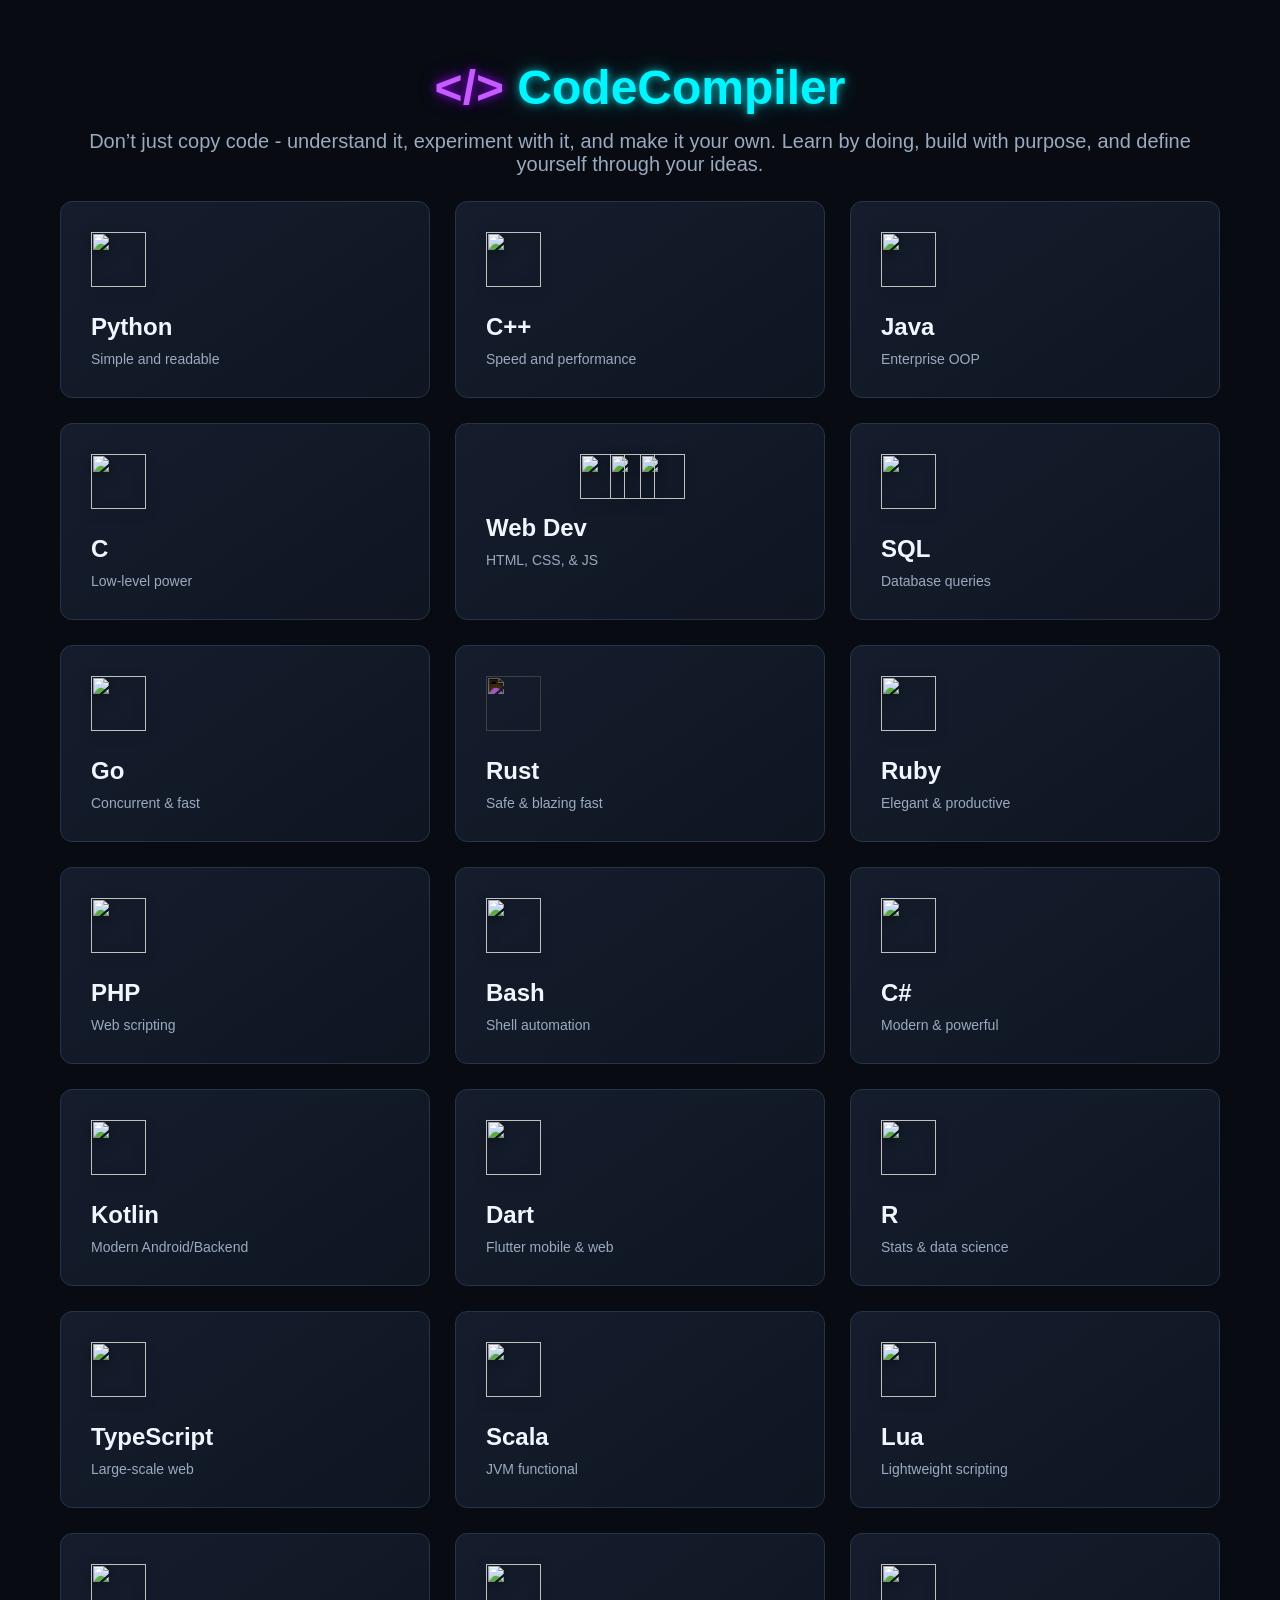
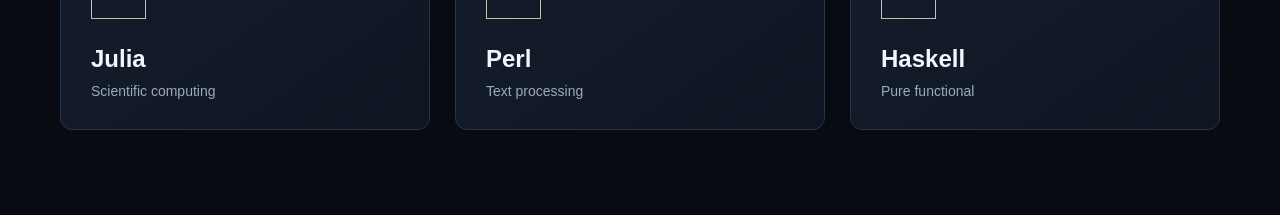
==== commit cf45d849: "UI: Restore multiple grids to fix 100% width collapse and restore theme toggle to header" ====
--- a/index.html
+++ b/index.html
@@ -5,7 +5,7 @@
 <meta name="viewport" content="width=device-width, initial-scale=1.0">
 <title>Online Compiler - Home</title>
 <link rel="icon" type="image/jpeg" href="favicon.jpg">
-<link rel="stylesheet" href="style.css?v=animations_v6">
+<link rel="stylesheet" href="style.css?v=animations_v7">
 </head>
 <body>
 <div class="landing-container">
@@ -14,7 +14,8 @@
 <p class="tagline">Don’t just copy code - understand it, experiment with it, and make it your own.
 Learn by doing, build with purpose, and define yourself through your ideas.
 </p>
-
+</div>
+<div class="language-grid">
 <div class="language-card" onclick="selectLanguage('python')">
 <div class="lang-icon"><img src="https://cdn.jsdelivr.net/gh/devicons/devicon@latest/icons/python/python-original.svg" style="width: 55px; height: 55px; filter: drop-shadow(0 4px 6px rgba(0,0,0,0.4));"></div>
 <h3>Python</h3>
@@ -49,7 +50,8 @@
 <h3>SQL</h3>
 <p>Database queries</p>
 </div>
-
+</div>
+<div class="language-grid">
 <div class="language-card" onclick="selectLanguage('go')">
 <div class="lang-icon"><img src="https://cdn.jsdelivr.net/gh/devicons/devicon@latest/icons/go/go-original.svg" style="width: 55px; height: 55px; filter: drop-shadow(0 4px 6px rgba(0,0,0,0.4));"></div>
 <h3>Go</h3>
@@ -80,7 +82,8 @@
 <h3>C#</h3>
 <p>Modern & powerful</p>
 </div>
-
+</div>
+<div class="language-grid">
   <div class="language-card" onclick="selectLanguage('kotlin')">
     <div class="lang-icon"><img src="https://cdn.jsdelivr.net/gh/devicons/devicon@latest/icons/kotlin/kotlin-original.svg" style="width: 55px; height: 55px; filter: drop-shadow(0 4px 6px rgba(0,0,0,0.4));"></div>
     <h3>Kotlin</h3>
--- a/style.css
+++ b/style.css
@@ -48,7 +48,7 @@
 
 .landing-header {
     text-align: center;
-    margin-bottom: 50px;
+    margin-bottom: 25px;
 }
 
 
@@ -82,11 +82,12 @@
 
 .language-grid {
     display: grid;
+    margin-bottom: 25px;
     grid-template-columns:
         repeat(auto-fit, minmax(300px, 1fr));
 
     gap: 25px;
-    margin-bottom: 50px;
+    margin-bottom: 25px;
 }
 
 
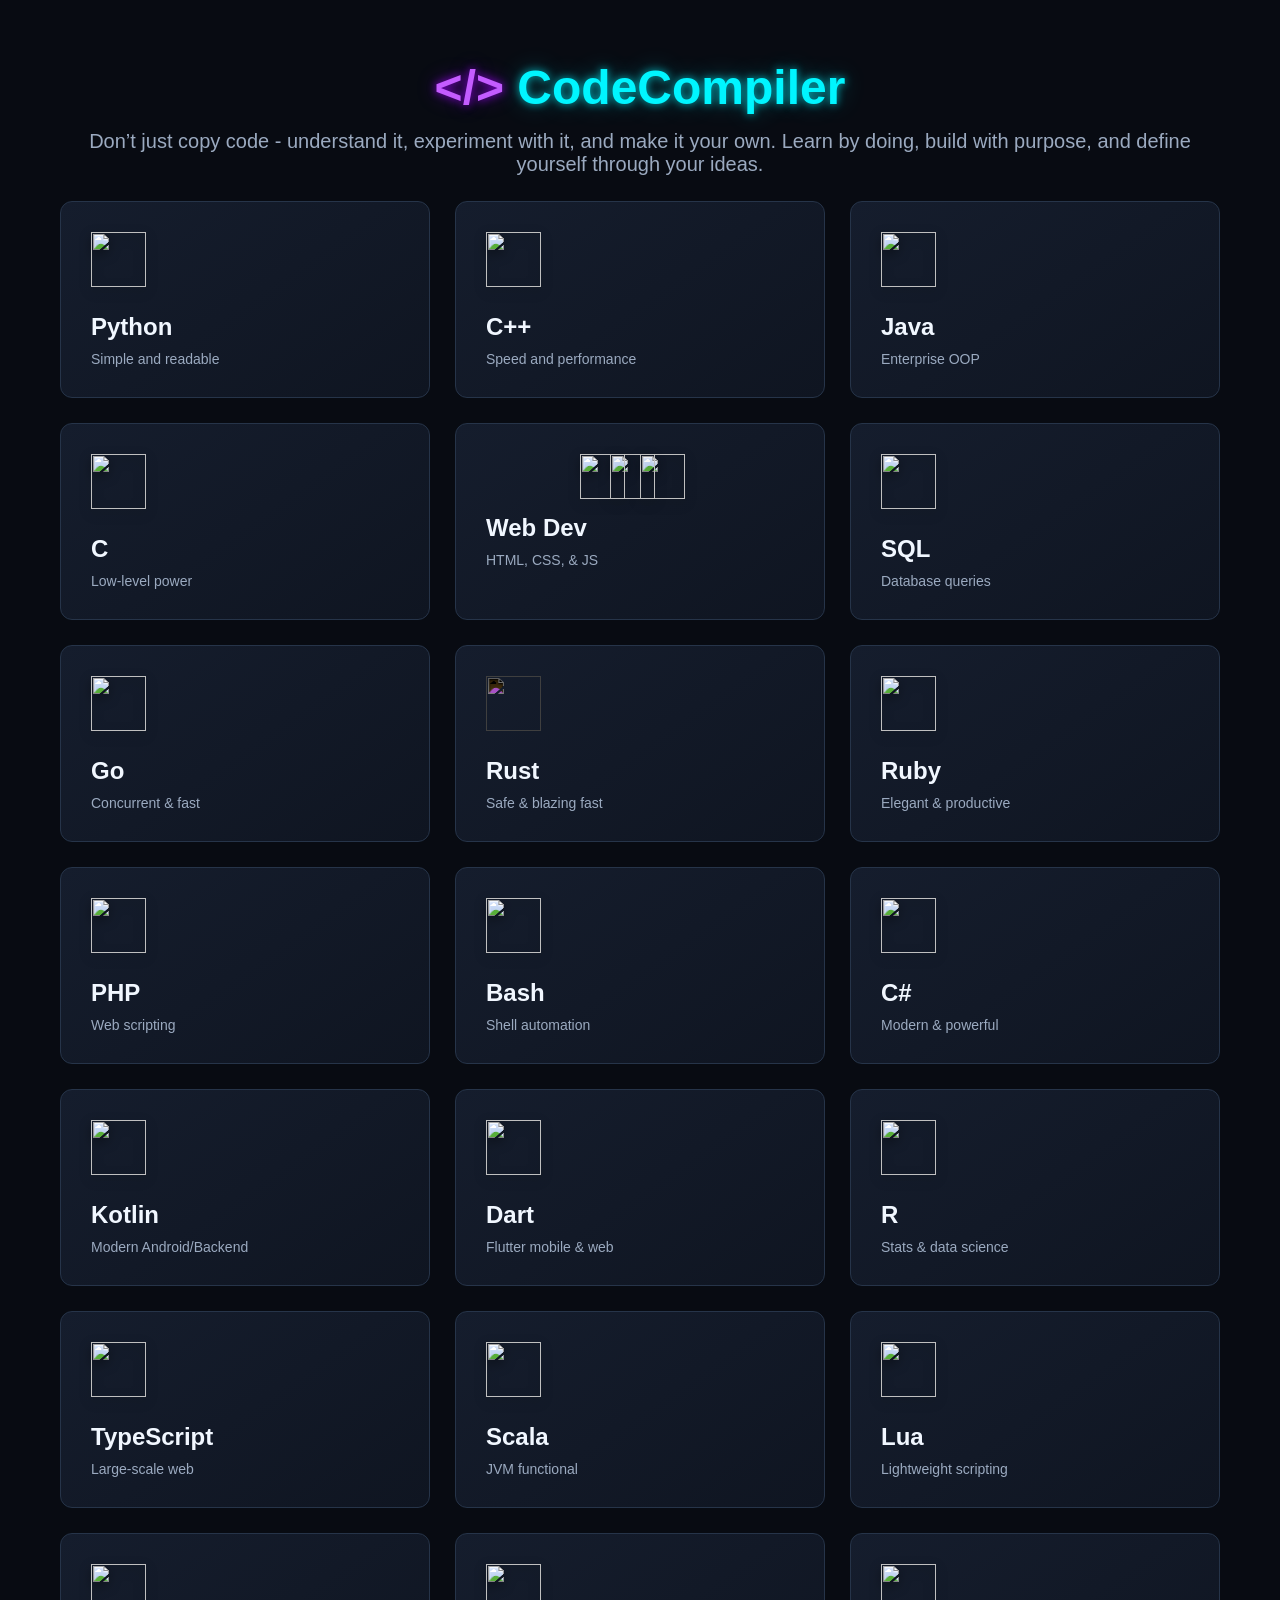
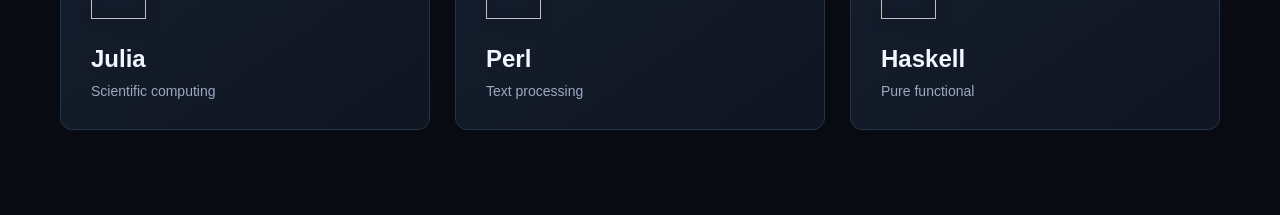
==== commit 97a48dbf: "UI: Restore smooth hover transitions by using backwards animation fill mode instead of !important" ====
--- a/index.html
+++ b/index.html
@@ -5,7 +5,7 @@
 <meta name="viewport" content="width=device-width, initial-scale=1.0">
 <title>Online Compiler - Home</title>
 <link rel="icon" type="image/jpeg" href="favicon.jpg">
-<link rel="stylesheet" href="style.css?v=animations_v7">
+<link rel="stylesheet" href="style.css?v=animations_v9">
 </head>
 <body>
 <div class="landing-container">
--- a/style.css
+++ b/style.css
@@ -33,6 +33,8 @@
 }
 
 body {
+    overflow-x: hidden;
+    max-width: 100vw;
     font-family: 'Segoe UI', Tahoma, Geneva, Verdana, sans-serif;
     background: var(--bg);
     color: var(--text);
@@ -963,6 +965,8 @@
 }
 
 body {
+    overflow-x: hidden;
+    max-width: 100vw;
     opacity: 0;
     animation: fadeInPage 0.2s ease forwards;
 }
@@ -983,8 +987,9 @@
 
 /* Staggered entrance for the language cards on the home page */
 .language-card {
-    opacity: 0;
-    animation: cardIn 0.4s ease forwards;
+    opacity: 1;
+    transform: translateY(0);
+    animation: cardIn 0.4s ease backwards;
 }
 .language-grid:nth-of-type(1) .language-card:nth-child(1) { animation-delay: 0.05s; }
 .language-grid:nth-of-type(1) .language-card:nth-child(2) { animation-delay: 0.10s; }
